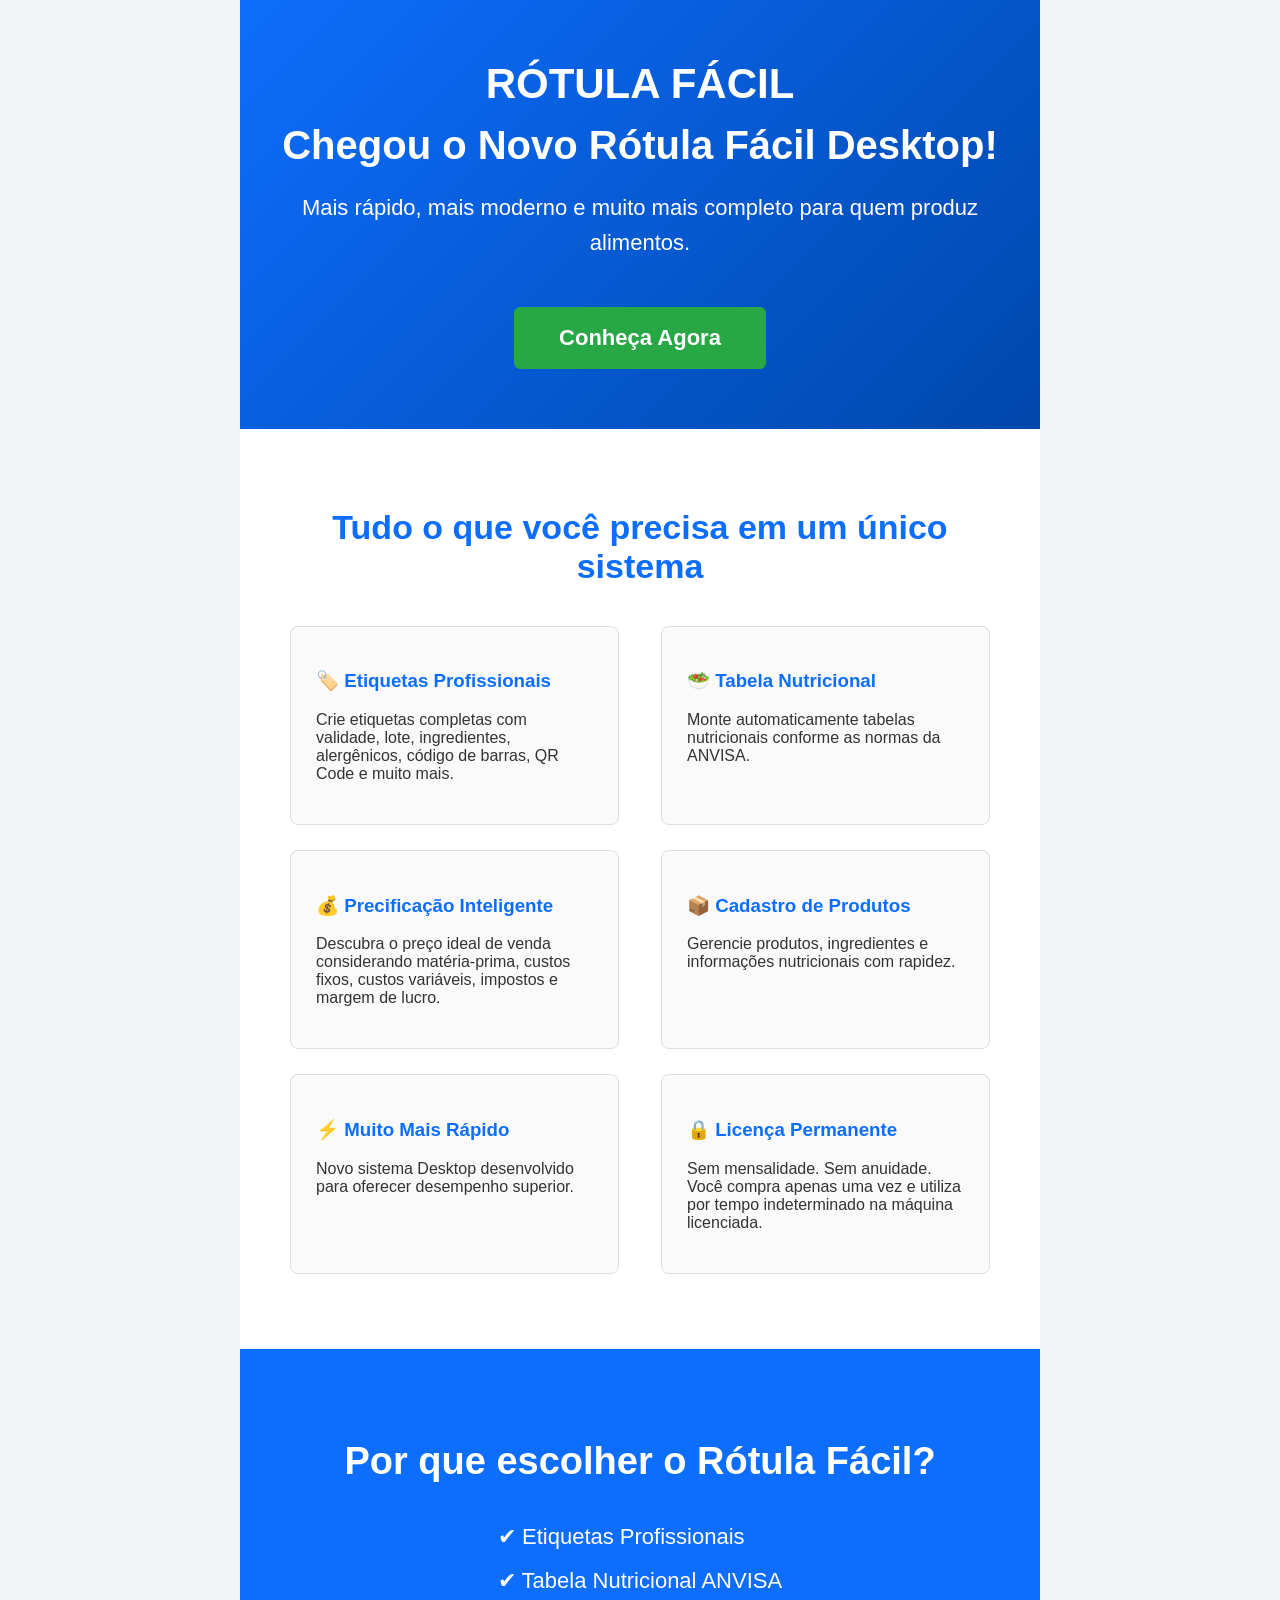
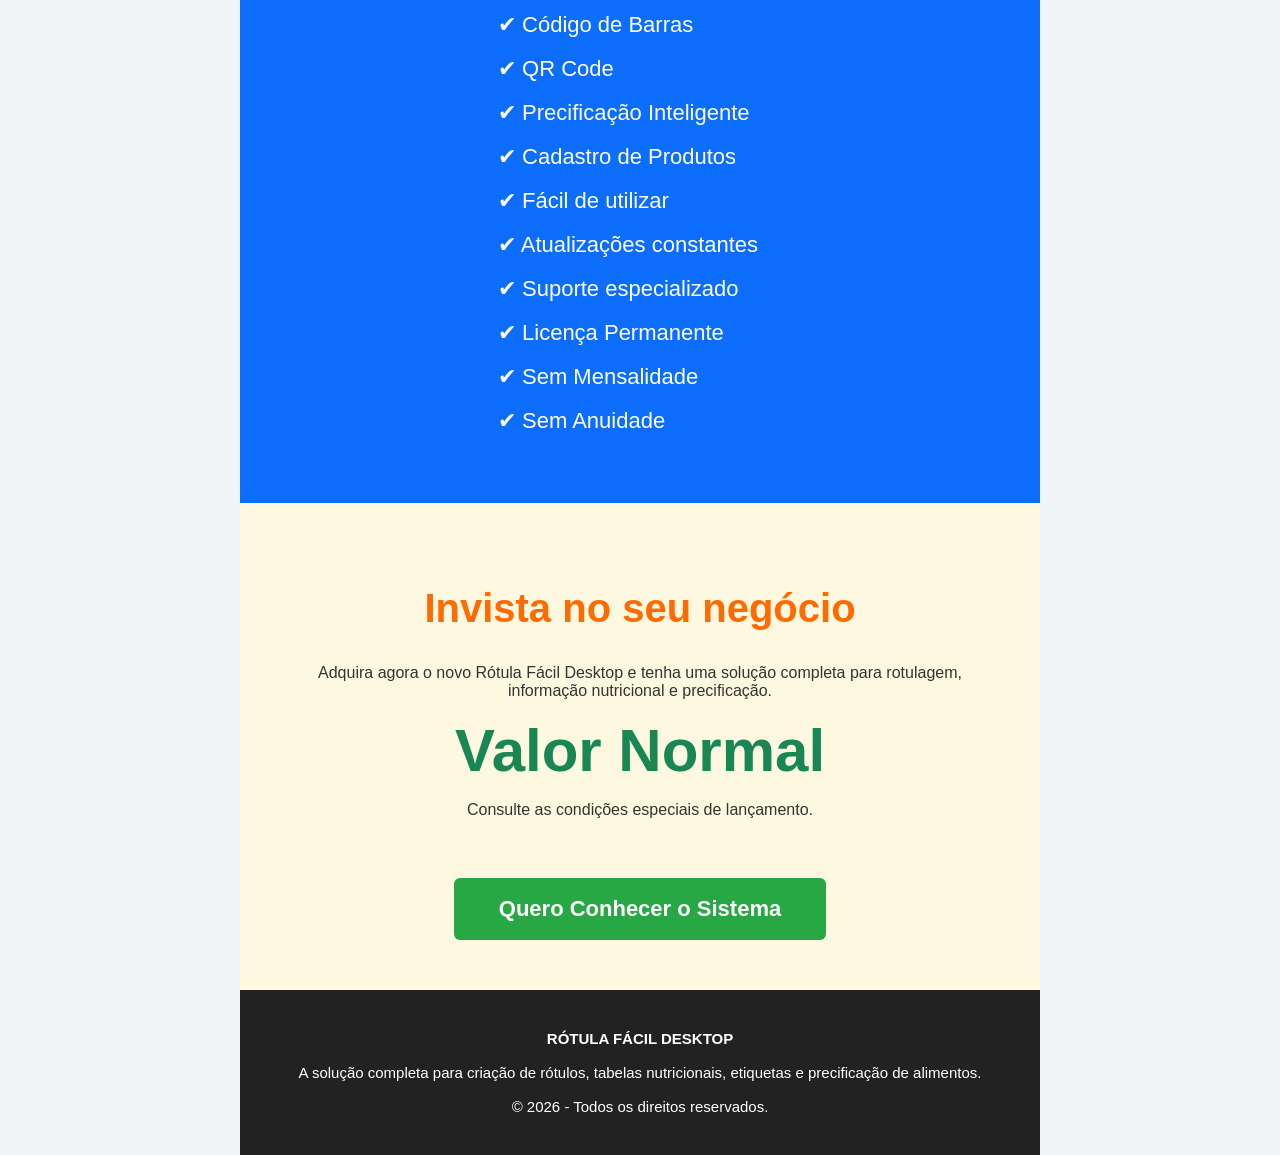
==== desktop/index.html @ 21be494d "atualizado" ====
<!DOCTYPE html>
<html lang="pt-BR">
<head>
<meta charset="UTF-8">
<meta name="viewport" content="width=device-width, initial-scale=1.0">
<title>Conheça o Novo Rótula Fácil Desktop</title>

<style>

body{
    margin:0;
    padding:0;
    background:#f2f5f8;
    font-family:Arial,Helvetica,sans-serif;
    color:#333;
}

.container{
    width:100%;
    max-width:800px;
    margin:auto;
    background:#ffffff;
}

.hero{

background:linear-gradient(135deg,#0d6efd,#0047ab);
padding:60px 40px;
text-align:center;
color:#fff;

}

.logo{

font-size:42px;
font-weight:bold;
margin-bottom:15px;

}

.hero h1{

font-size:40px;
margin:10px 0;

}

.hero p{

font-size:22px;
line-height:1.6;

}

.botao{

display:inline-block;
background:#28a745;
color:#fff;
padding:18px 45px;
text-decoration:none;
border-radius:6px;
font-size:22px;
font-weight:bold;
margin-top:25px;

}

.section{

padding:50px;

}

.titulo{

text-align:center;
font-size:34px;
color:#0d6efd;
margin-bottom:40px;

}

.cards{

display:flex;
flex-wrap:wrap;
justify-content:space-between;

}

.card{

width:47%;
background:#fafafa;
border:1px solid #ddd;
border-radius:8px;
padding:25px;
margin-bottom:25px;
box-sizing:border-box;

}

.card h3{

color:#0d6efd;

}

.destaque{

background:#0d6efd;
color:#fff;
padding:60px;
text-align:center;

}

.destaque h2{

font-size:38px;

}

.lista{

text-align:left;
display:inline-block;
font-size:22px;
line-height:2;

}

.preco{

background:#fff8e1;
padding:50px;
text-align:center;

}

.preco h2{

color:#ff6b00;
font-size:40px;

}

.valor{

font-size:60px;
font-weight:bold;
color:#198754;

}

.footer{

background:#222;
color:#fff;
padding:40px;
text-align:center;
font-size:15px;

}

@media(max-width:700px){

.card{

width:100%;

}

.hero h1{

font-size:30px;

}

.hero p{

font-size:18px;

}

}

</style>

</head>

<body>

<div class="container">

<div class="hero">

<div class="logo">
RÓTULA FÁCIL
</div>

<h1>
Chegou o Novo Rótula Fácil Desktop!
</h1>

<p>

Mais rápido, mais moderno e muito mais completo para quem produz alimentos.

</p>

<a class="botao" href="https://www.rotulafacil.com.br">

Conheça Agora

</a>

</div>

<div class="section">

<h2 class="titulo">

Tudo o que você precisa em um único sistema

</h2>

<div class="cards">

<div class="card">

<h3>🏷️ Etiquetas Profissionais</h3>

<p>

Crie etiquetas completas com validade, lote, ingredientes, alergênicos,
código de barras, QR Code e muito mais.

</p>

</div>

<div class="card">

<h3>🥗 Tabela Nutricional</h3>

<p>

Monte automaticamente tabelas nutricionais conforme as normas da ANVISA.

</p>

</div>

<div class="card">

<h3>💰 Precificação Inteligente</h3>

<p>

Descubra o preço ideal de venda considerando matéria-prima, custos fixos,
custos variáveis, impostos e margem de lucro.

</p>

</div>

<div class="card">

<h3>📦 Cadastro de Produtos</h3>

<p>

Gerencie produtos, ingredientes e informações nutricionais com rapidez.

</p>

</div>

<div class="card">

<h3>⚡ Muito Mais Rápido</h3>

<p>

Novo sistema Desktop desenvolvido para oferecer desempenho superior.

</p>

</div>

<div class="card">

<h3>🔒 Licença Permanente</h3>

<p>

Sem mensalidade.

Sem anuidade.

Você compra apenas uma vez e utiliza por tempo indeterminado na máquina licenciada.

</p>

</div>

</div>

</div>

<div class="destaque">

<h2>

Por que escolher o Rótula Fácil?

</h2>

<div class="lista">

✔ Etiquetas Profissionais<br>

✔ Tabela Nutricional ANVISA<br>

✔ Código de Barras<br>

✔ QR Code<br>

✔ Precificação Inteligente<br>

✔ Cadastro de Produtos<br>

✔ Fácil de utilizar<br>

✔ Atualizações constantes<br>

✔ Suporte especializado<br>

✔ Licença Permanente<br>

✔ Sem Mensalidade<br>

✔ Sem Anuidade

</div>

</div>

<div class="preco">

<h2>

Invista no seu negócio

</h2>

<p>

Adquira agora o novo Rótula Fácil Desktop e tenha uma solução completa para
rotulagem, informação nutricional e precificação.

</p>

<div class="valor">

Valor Normal

</div>

<p>

Consulte as condições especiais de lançamento.

</p>

<br>

<a class="botao" href="https://www.rotulafacil.com.br">

Quero Conhecer o Sistema

</a>

</div>

<div class="footer">

<strong>RÓTULA FÁCIL DESKTOP</strong>

<br><br>

A solução completa para criação de rótulos, tabelas nutricionais,
etiquetas e precificação de alimentos.

<br><br>

© 2026 - Todos os direitos reservados.

</div>

</div>

</body>
</html>
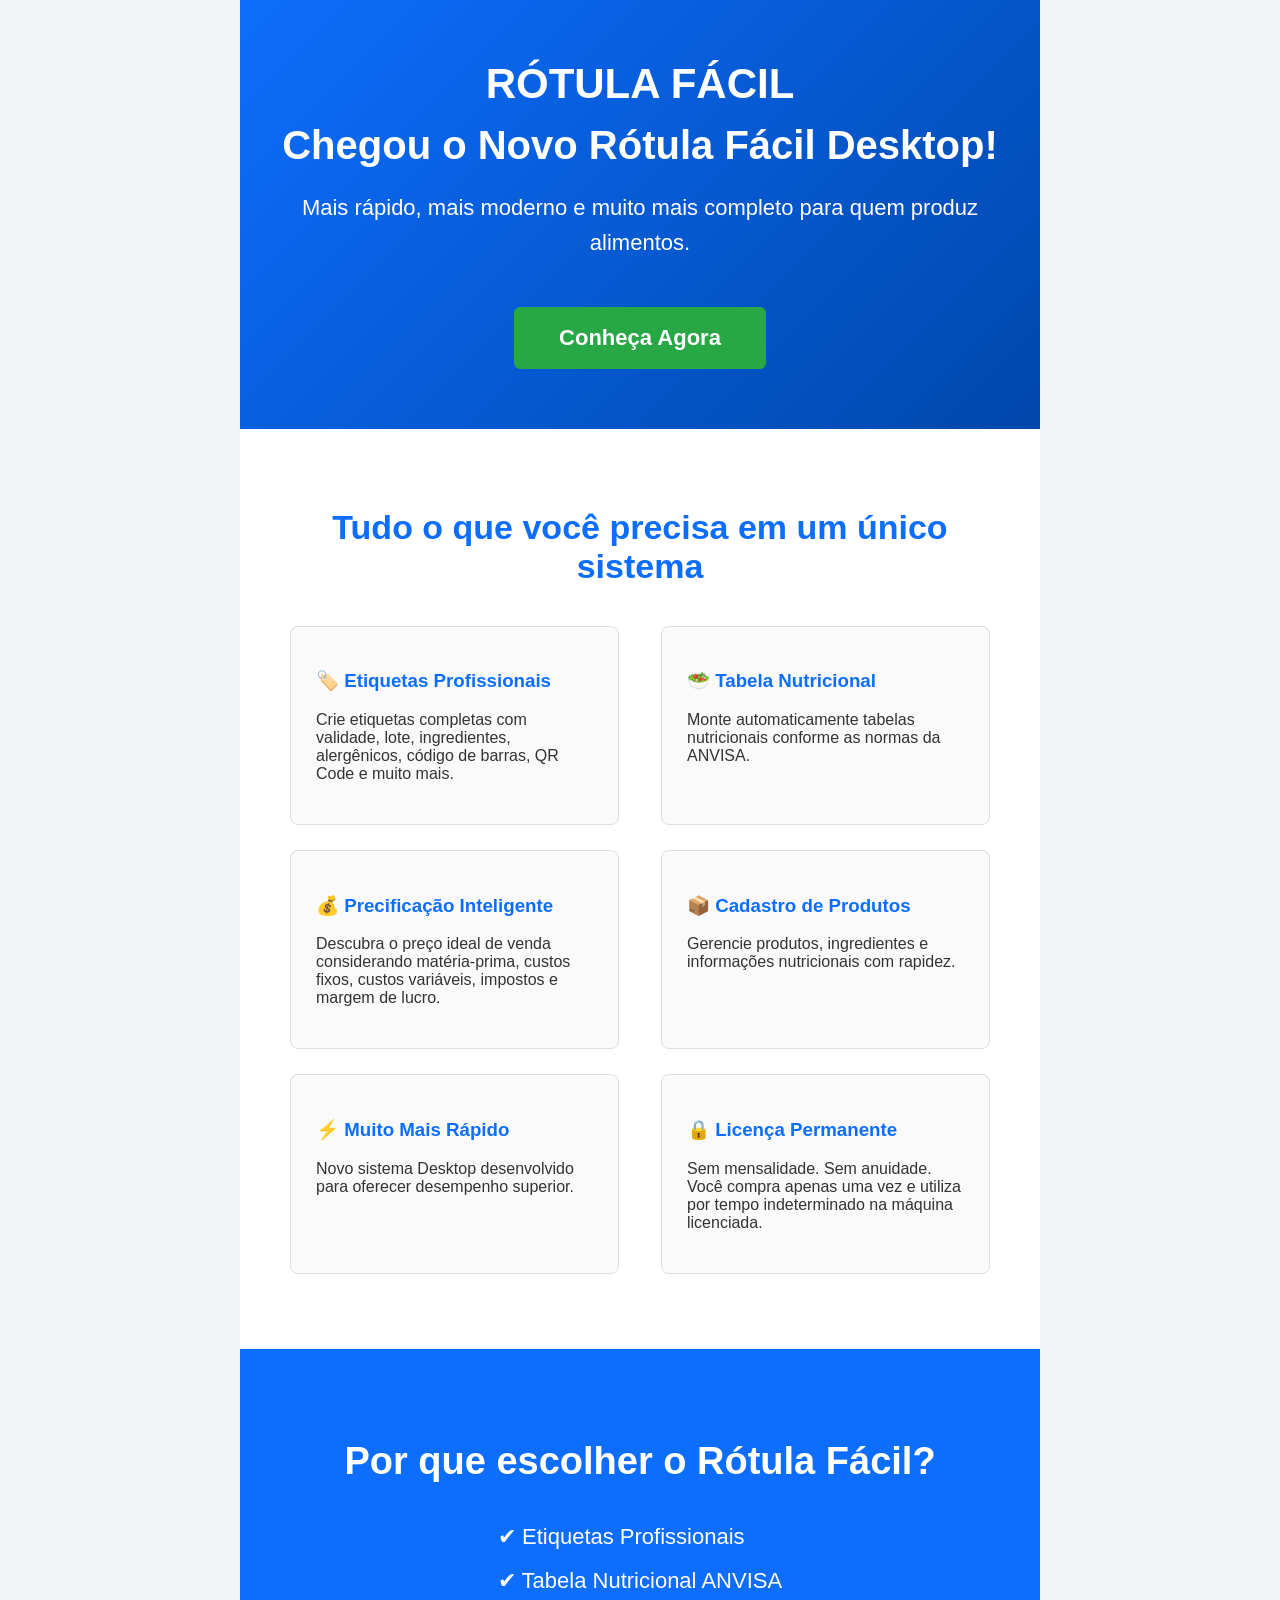
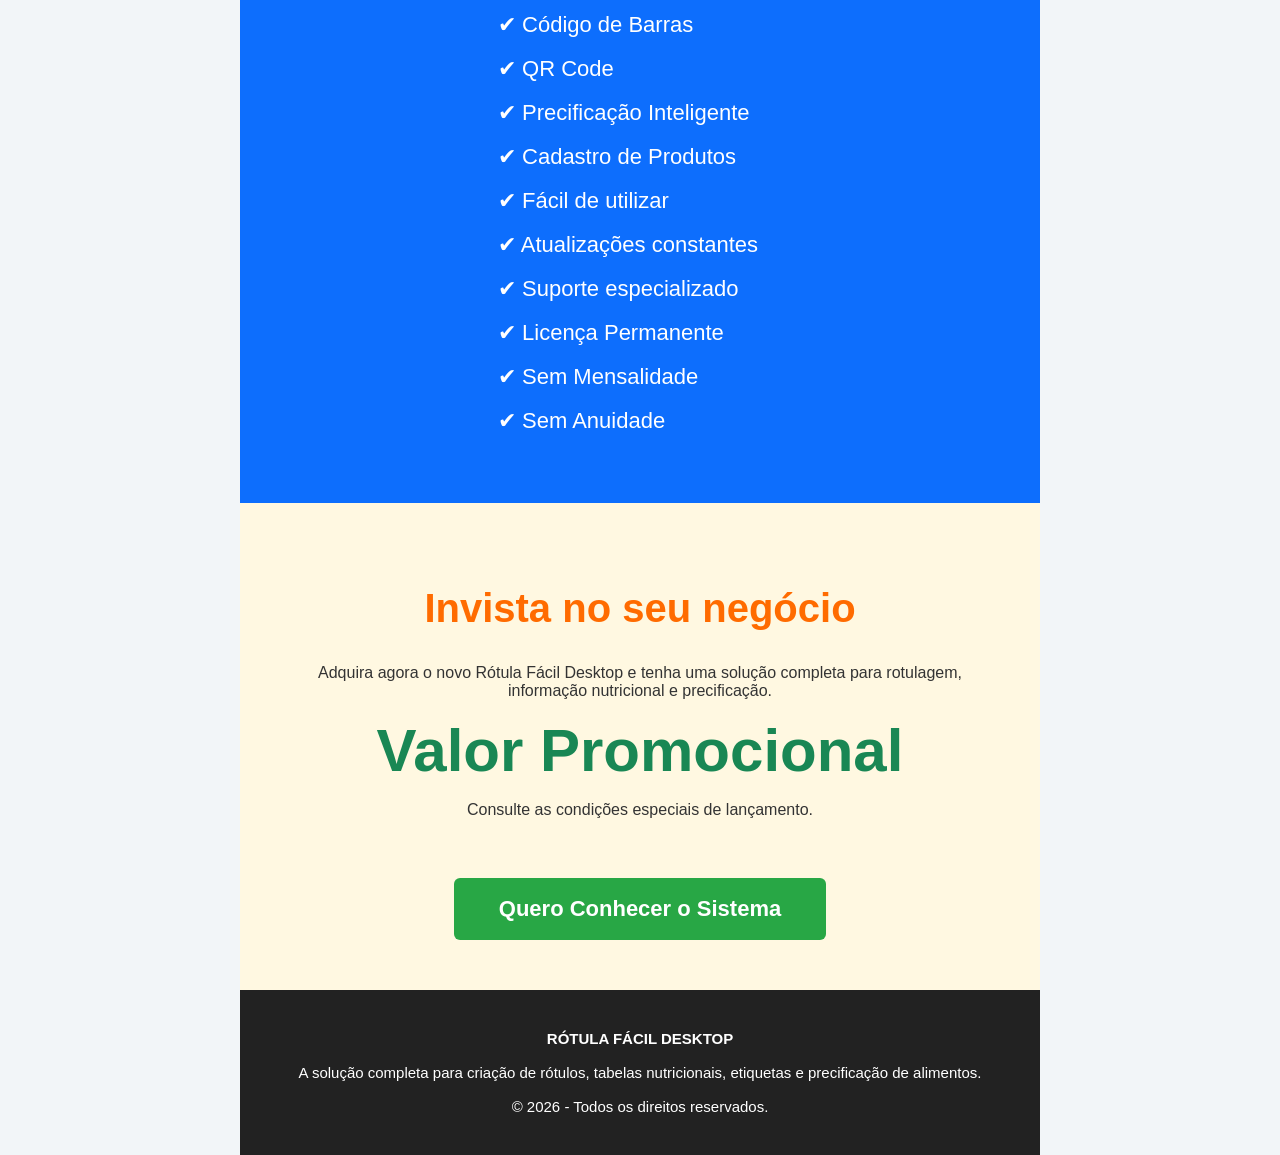
==== commit bf6175e6: "Refactor HTML and CSS for Rótula Fácil Desktop Updated the HTML structure and styles for the Rótula " ====
--- a/desktop/index.html
+++ b/desktop/index.html
@@ -366,7 +366,7 @@
 
 <div class="valor">
 
-Valor Normal
+Valor Promocional
 
 </div>
 
@@ -404,4 +404,4 @@
 </div>
 
 </body>
-</html>+</html>
